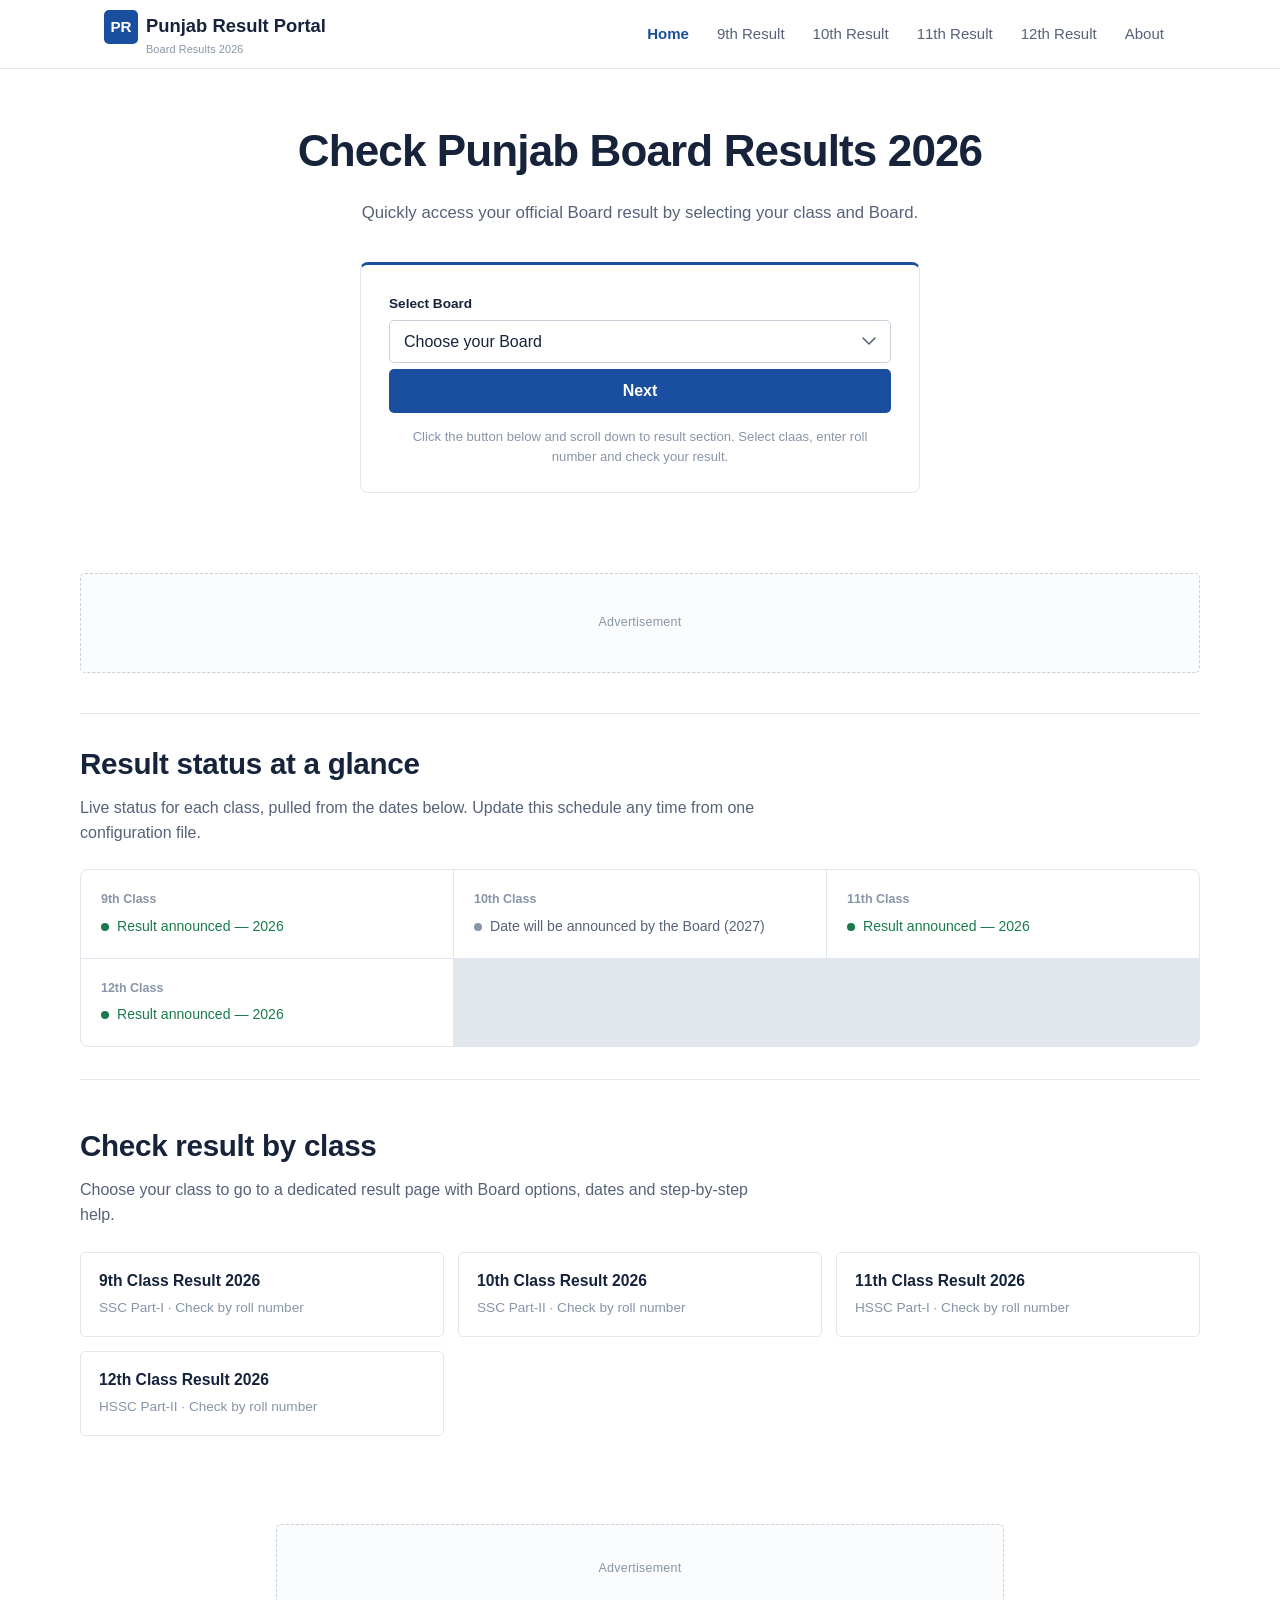
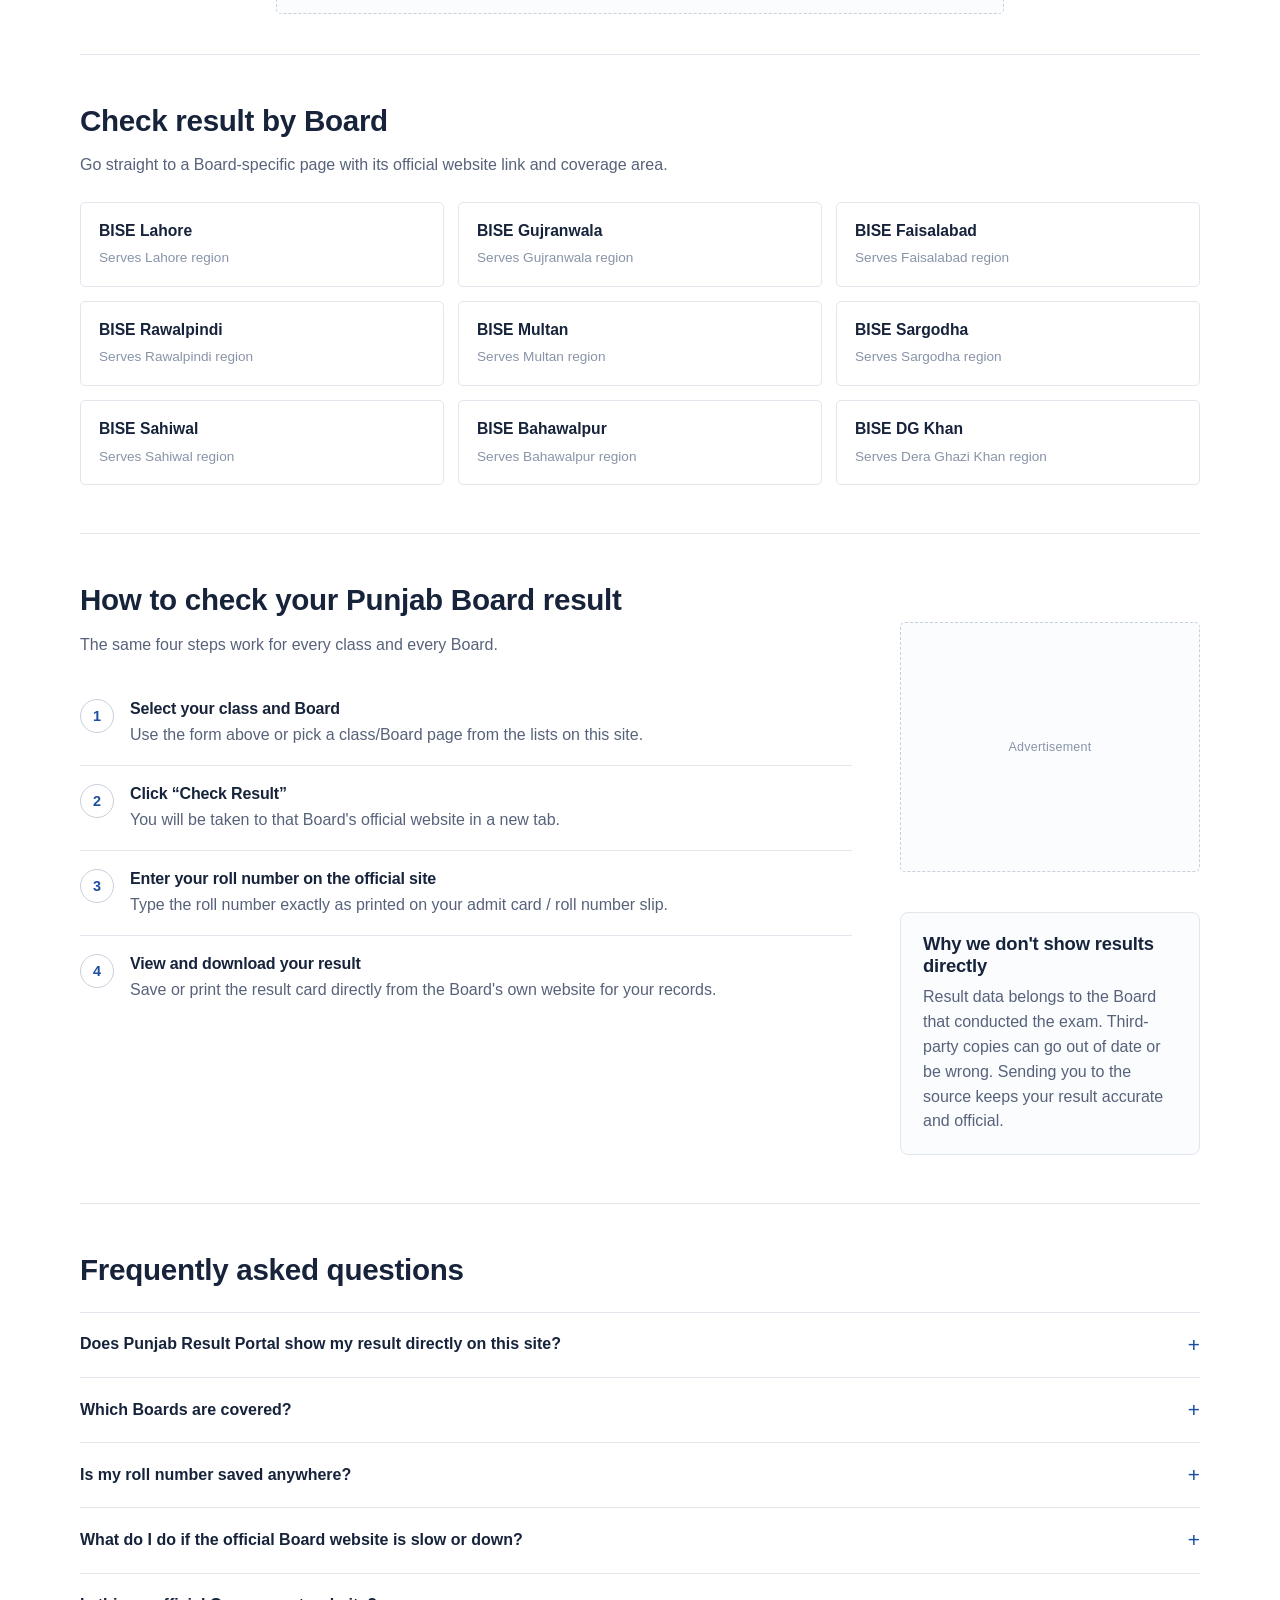
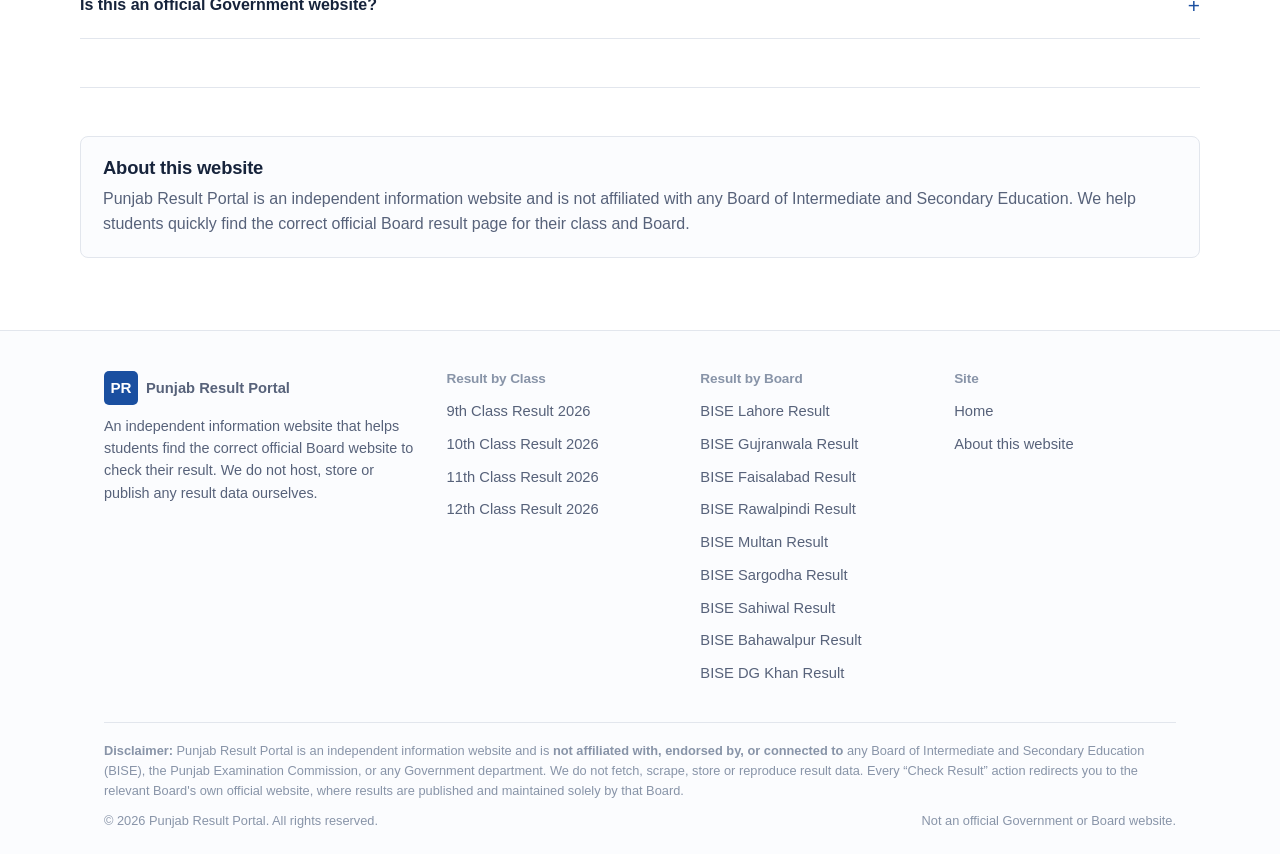
==== index.html @ 5932648d "c" ====
<!DOCTYPE html>
<html lang="en">
<head>
  <meta charset="UTF-8">
  <meta name="viewport" content="width=device-width, initial-scale=1.0">
  <title>9th Class Result 2026 | Bise Gujranwala | All Boards</title>
  <meta name="description" content="Check Punjab Board results 2026 for 9th, 10th, 11th and 12th class. Select your class and Board and get redirected to the correct official BISE result website.">
  <link rel="canonical" href="https://www.punjabresultportal.example/index.html">
  <meta name="robots" content="index, follow">
  <meta property="og:type" content="website">
  <meta property="og:title" content="Punjab Board Result 2026 – Check 9th, 10th, 11th & 12th Result">
  <meta property="og:description" content="Check Punjab Board results 2026 for 9th, 10th, 11th and 12th class. Select your class and Board and get redirected to the correct official BISE result website.">
  <meta property="og:url" content="https://www.punjabresultportal.example/index.html">
  <meta property="og:site_name" content="Punjab Result Portal">
  <meta name="twitter:card" content="summary">
  <meta name="twitter:title" content="Punjab Board Result 2026 – Check 9th, 10th, 11th & 12th Result">
  <meta name="twitter:description" content="Check Punjab Board results 2026 for 9th, 10th, 11th and 12th class. Select your class and Board and get redirected to the correct official BISE result website.">
  <link rel="icon" href="data:image/svg+xml,<svg xmlns=%22http://www.w3.org/2000/svg%22 viewBox=%220 0 32 32%22><rect width=%2232%22 height=%2232%22 rx=%226%22 fill=%22%231a4fa0%22/><text x=%2216%22 y=%2222%22 font-family=%22Arial%22 font-size=%2215%22 font-weight=%22700%22 fill=%22white%22 text-anchor=%22middle%22>PR</text></svg>">
  <link rel="stylesheet" href="css/style.css">
  <script type="application/ld+json">{"@context": "https://schema.org", "@graph": [{"@type": "WebSite", "name": "Punjab Result Portal", "url": "https://www.punjabresultportal.example/", "description": "Independent information portal that redirects students to official Punjab Board result websites."}, {"@type": "Organization", "name": "Punjab Result Portal", "url": "https://www.punjabresultportal.example/"}]}</script>
</head>
<body>
  <a class="skip-link" href="#main">Skip to content</a>
  <header class="site-header">
    <div class="container site-header__bar">
      <a href="index.html" class="brand">
        <span class="brand__mark" aria-hidden="true">PR</span>
        <span>
          Punjab Result Portal
          <span class="brand__text-sub">Board Results 2026</span>
        </span>
      </a>
      <nav class="main-nav" aria-label="Primary">
        <a href="index.html" aria-current="page">Home</a>
        <a href="9th-class-result.html">9th Result</a>
        <a href="10th-class-result.html">10th Result</a>
        <a href="11th-class-result.html">11th Result</a>
        <a href="12th-class-result.html">12th Result</a>
        <a href="about.html">About</a>
      </nav>
      <button class="nav-toggle" type="button" aria-label="Open menu" aria-expanded="false">
        <svg width="20" height="20" viewBox="0 0 20 20" fill="none" aria-hidden="true">
          <path d="M2.5 5h15M2.5 10h15M2.5 15h15" stroke="#16233b" stroke-width="1.6" stroke-linecap="round"/>
        </svg>
      </button>
    </div>
  </header>

  <main id="main">
    <section class="hero container">
      <h1>Check Punjab Board Results 2026</h1>
      <p class="lead">Quickly access your official Board result by selecting your class and Board.</p>
      
      <form class="search-card" data-result-form novalidate aria-label="Check result">
        
        
        
        <div class="field">
          <label for="board">Select Board</label>
          <select id="board" name="board" required>
            <option value="">Choose your Board</option>
            <option value="lahore">BISE Lahore</option>
            <option value="gujranwala">BISE Gujranwala</option>
            <option value="faisalabad">BISE Faisalabad</option>
            <option value="rawalpindi">BISE Rawalpindi</option>
            <option value="multan">BISE Multan</option>
            <option value="sargodha">BISE Sargodha</option>
            <option value="sahiwal">BISE Sahiwal</option>
            <option value="bahawalpur">BISE Bahawalpur</option>
            <option value="dgkhan">BISE DG Khan</option>
          </select>
          <p class="field-error" role="alert"></p>
        </div>
        
        <button type="submit" class="btn btn-primary">Next</button>
        <p class="search-card__notice">Click the button below and scroll down to result section. Select claas, enter roll number and check your result.</p>
      </form>
    </section>

    <div class="ad-slot ad-slot--banner"><span>Advertisement</span></div>

    <section class="section section--tight container" aria-labelledby="status-heading">
      <div class="section__head">
        <h2 id="status-heading">Result status at a glance</h2>
        <p>Live status for each class, pulled from the dates below. Update this schedule any time from one configuration file.</p>
      </div>
      <div class="info-grid">
        <div class="info-grid__item">
          <div class="label">9th Class</div>
          <p class="status-strip" data-status-for="9th" style="justify-content:flex-start;margin:6px 0 0;"><span class="status-dot"></span>Checking status&hellip;</p>
        </div>
        <div class="info-grid__item">
          <div class="label">10th Class</div>
          <p class="status-strip" data-status-for="10th" style="justify-content:flex-start;margin:6px 0 0;"><span class="status-dot"></span>Checking status&hellip;</p>
        </div>
        <div class="info-grid__item">
          <div class="label">11th Class</div>
          <p class="status-strip" data-status-for="11th" style="justify-content:flex-start;margin:6px 0 0;"><span class="status-dot"></span>Checking status&hellip;</p>
        </div>
        <div class="info-grid__item">
          <div class="label">12th Class</div>
          <p class="status-strip" data-status-for="12th" style="justify-content:flex-start;margin:6px 0 0;"><span class="status-dot"></span>Checking status&hellip;</p>
        </div>
      </div>
    </section>

    <section class="section container" aria-labelledby="by-class-heading">
      <div class="section__head">
        <h2 id="by-class-heading">Check result by class</h2>
        <p>Choose your class to go to a dedicated result page with Board options, dates and step-by-step help.</p>
      </div>
      <div class="link-grid">
        <a class="link-card" href="9th-class-result.html">
          <strong>9th Class Result 2026</strong>
          <span>SSC Part-I &middot; Check by roll number</span>
        </a>
        <a class="link-card" href="10th-class-result.html">
          <strong>10th Class Result 2026</strong>
          <span>SSC Part-II &middot; Check by roll number</span>
        </a>
        <a class="link-card" href="11th-class-result.html">
          <strong>11th Class Result 2026</strong>
          <span>HSSC Part-I &middot; Check by roll number</span>
        </a>
        <a class="link-card" href="12th-class-result.html">
          <strong>12th Class Result 2026</strong>
          <span>HSSC Part-II &middot; Check by roll number</span>
        </a>
      </div>
    </section>

    <div class="ad-slot ad-slot--inline"><span>Advertisement</span></div>

    <section class="section container" aria-labelledby="by-board-heading">
      <div class="section__head">
        <h2 id="by-board-heading">Check result by Board</h2>
        <p>Go straight to a Board-specific page with its official website link and coverage area.</p>
      </div>
      <div class="link-grid">
        <a class="link-card" href="lahore-board-result.html">
          <strong>BISE Lahore</strong>
          <span>Serves Lahore region</span>
        </a>
        <a class="link-card" href="gujranwala-board-result.html">
          <strong>BISE Gujranwala</strong>
          <span>Serves Gujranwala region</span>
        </a>
        <a class="link-card" href="faisalabad-board-result.html">
          <strong>BISE Faisalabad</strong>
          <span>Serves Faisalabad region</span>
        </a>
        <a class="link-card" href="rawalpindi-board-result.html">
          <strong>BISE Rawalpindi</strong>
          <span>Serves Rawalpindi region</span>
        </a>
        <a class="link-card" href="multan-board-result.html">
          <strong>BISE Multan</strong>
          <span>Serves Multan region</span>
        </a>
        <a class="link-card" href="sargodha-board-result.html">
          <strong>BISE Sargodha</strong>
          <span>Serves Sargodha region</span>
        </a>
        <a class="link-card" href="sahiwal-board-result.html">
          <strong>BISE Sahiwal</strong>
          <span>Serves Sahiwal region</span>
        </a>
        <a class="link-card" href="bahawalpur-board-result.html">
          <strong>BISE Bahawalpur</strong>
          <span>Serves Bahawalpur region</span>
        </a>
        <a class="link-card" href="dg-khan-board-result.html">
          <strong>BISE DG Khan</strong>
          <span>Serves Dera Ghazi Khan region</span>
        </a>
      </div>
    </section>

    <section class="section container" aria-labelledby="how-heading">
      <div class="two-col">
        <div>
          <div class="section__head">
            <h2 id="how-heading">How to check your Punjab Board result</h2>
            <p>The same four steps work for every class and every Board.</p>
          </div>
          <ol class="steps">
            <li><div><h3>Select your class and Board</h3><p>Use the form above or pick a class/Board page from the lists on this site.</p></div></li>
            <li><div><h3>Click &ldquo;Check Result&rdquo;</h3><p>You will be taken to that Board's official website in a new tab.</p></div></li>
            <li><div><h3>Enter your roll number on the official site</h3><p>Type the roll number exactly as printed on your admit card / roll number slip.</p></div></li>
            <li><div><h3>View and download your result</h3><p>Save or print the result card directly from the Board's own website for your records.</p></div></li>
          </ol>
        </div>
        <aside>
          <div class="ad-slot ad-slot--sidebar"><span>Advertisement</span></div>
          <div class="notice-box">
            <h3>Why we don't show results directly</h3>
            <p>Result data belongs to the Board that conducted the exam. Third-party copies can go out of date or be wrong. Sending you to the source keeps your result accurate and official.</p>
          </div>
        </aside>
      </div>
    </section>

    <section class="section container" aria-labelledby="faq-heading">
      <div class="section__head">
        <h2 id="faq-heading">Frequently asked questions</h2>
      </div>
      <div class="faq">
      <details>
        <summary>Does Punjab Result Portal show my result directly on this site?</summary>
        <p>No. This site never displays, stores or hosts result data. When you click &ldquo;Check Result&rdquo; you are redirected to the official website of the Board you selected, and your result is shown there.</p>
      </details>
      <details>
        <summary>Which Boards are covered?</summary>
        <p>All nine Punjab examination boards are covered: Lahore, Gujranwala, Faisalabad, Rawalpindi, Multan, Sargodha, Sahiwal, Bahawalpur and DG Khan.</p>
      </details>
      <details>
        <summary>Is my roll number saved anywhere?</summary>
        <p>No. We do not collect, transmit to our own servers, or store the roll number you type. It is only used locally in your browser to help you get to the right official page.</p>
      </details>
      <details>
        <summary>What do I do if the official Board website is slow or down?</summary>
        <p>Board websites can get busy right after a result is announced. Wait a few minutes and try again, or check the result through your school, as schools usually also receive result gazettes.</p>
      </details>
      <details>
        <summary>Is this an official Government website?</summary>
        <p>No. Punjab Result Portal is an independent, privately run information website and is not affiliated with any Board of Intermediate and Secondary Education or any Government department.</p>
      </details>
    </div>
    </section>

    <section class="section container">
      <div class="notice-box">
        <h3>About this website</h3>
        <p>Punjab Result Portal is an independent information website and is not affiliated with any Board of Intermediate and Secondary Education. We help students quickly find the correct official Board result page for their class and Board.</p>
      </div>
    </section>
  </main>

  <footer class="site-footer">
    <div class="container">
      <div class="footer-grid">
        <div class="footer-about">
          <a href="index.html" class="brand" style="margin-bottom:10px;">
            <span class="brand__mark" aria-hidden="true">PR</span>
            <span>Punjab Result Portal</span>
          </a>
          <p>An independent information website that helps students find the correct
            official Board website to check their result. We do not host, store or
            publish any result data ourselves.</p>
        </div>
        <div>
          <h4>Result by Class</h4>
          <ul>
            <li><a href="9th-class-result.html">9th Class Result 2026</a></li>
            <li><a href="10th-class-result.html">10th Class Result 2026</a></li>
            <li><a href="11th-class-result.html">11th Class Result 2026</a></li>
            <li><a href="12th-class-result.html">12th Class Result 2026</a></li>
          </ul>
        </div>
        <div>
          <h4>Result by Board</h4>
          <ul>
            <li><a href="lahore-board-result.html">BISE Lahore Result</a></li>
            <li><a href="gujranwala-board-result.html">BISE Gujranwala Result</a></li>
            <li><a href="faisalabad-board-result.html">BISE Faisalabad Result</a></li>
            <li><a href="rawalpindi-board-result.html">BISE Rawalpindi Result</a></li>
            <li><a href="multan-board-result.html">BISE Multan Result</a></li>
            <li><a href="sargodha-board-result.html">BISE Sargodha Result</a></li>
            <li><a href="sahiwal-board-result.html">BISE Sahiwal Result</a></li>
            <li><a href="bahawalpur-board-result.html">BISE Bahawalpur Result</a></li>
            <li><a href="dg-khan-board-result.html">BISE DG Khan Result</a></li>
          </ul>
        </div>
        <div>
          <h4>Site</h4>
          <ul>
            <li><a href="index.html">Home</a></li>
            <li><a href="about.html">About this website</a></li>
          </ul>
        </div>
      </div>
      <div class="footer-disclaimer">
        <p><strong>Disclaimer:</strong> Punjab Result Portal is an independent
          information website and is <strong>not affiliated with, endorsed by, or
          connected to</strong> any Board of Intermediate and Secondary Education
          (BISE), the Punjab Examination Commission, or any Government department.
          We do not fetch, scrape, store or reproduce result data. Every &ldquo;Check
          Result&rdquo; action redirects you to the relevant Board's own official
          website, where results are published and maintained solely by that Board.</p>
        <div class="footer-bottom">
          <span>&copy; 2026 Punjab Result Portal. All rights reserved.</span>
          <span>Not an official Government or Board website.</span>
        </div>
      </div>
    </div>
  </footer>
  <script src="js/config.js"></script>
  <script src="js/main.js"></script>
</body>
</html>
---- css/style.css ----
/* =========================================================
   Punjab Result Portal — Stylesheet
   Design: clean white surface, deep-blue accent, hairline
   borders, generous whitespace. System fonts for speed.
   ========================================================= */

:root {
  --bg: #ffffff;
  --surface: #fbfcfe;
  --ink: #16233b;
  --ink-soft: #57627a;
  --ink-faint: #8894a8;
  --blue: #1a4fa0;
  --blue-deep: #123568;
  --blue-pale: #eef3fb;
  --line: #e2e6ed;
  --line-strong: #c8d0dc;
  --green: #1b7a4d;
  --green-pale: #eaf6ef;
  --amber: #9a5b00;
  --amber-pale: #fbf1e2;
  --red: #b3261e;
  --red-pale: #fbeceb;

  --font: -apple-system, BlinkMacSystemFont, "Segoe UI", Roboto, "Helvetica Neue", Arial, sans-serif;

  --container: 1120px;
  --radius: 8px;
  --radius-sm: 5px;
}

* { box-sizing: border-box; }

html {
  scroll-behavior: smooth;
}

body {
  margin: 0;
  font-family: var(--font);
  color: var(--ink);
  background: var(--bg);
  line-height: 1.55;
  -webkit-font-smoothing: antialiased;
}

img { max-width: 100%; display: block; }

a { color: var(--blue); text-decoration: none; }
a:hover { text-decoration: underline; }

h1, h2, h3, h4 {
  font-family: var(--font);
  color: var(--ink);
  line-height: 1.2;
  margin: 0 0 0.5em;
  font-weight: 700;
  letter-spacing: -0.01em;
}

h1 { font-size: clamp(1.9rem, 1.5rem + 1.8vw, 2.75rem); letter-spacing: -0.02em; }
h2 { font-size: clamp(1.4rem, 1.2rem + 1vw, 1.85rem); }
h3 { font-size: 1.15rem; }

p { margin: 0 0 1em; color: var(--ink-soft); }

.container {
  max-width: var(--container);
  margin: 0 auto;
  padding: 0 24px;
}

/* Skip link for accessibility */
.skip-link {
  position: absolute;
  left: -9999px;
  top: 0;
  background: var(--blue);
  color: #fff;
  padding: 10px 16px;
  z-index: 100;
  border-radius: 0 0 6px 0;
}
.skip-link:focus { left: 0; }

:focus-visible {
  outline: 2px solid var(--blue);
  outline-offset: 2px;
}

/* ---------- Header ---------- */
.site-header {
  border-bottom: 1px solid var(--line);
  background: var(--bg);
  position: sticky;
  top: 0;
  z-index: 40;
}

.site-header__bar {
  display: flex;
  align-items: center;
  justify-content: space-between;
  height: 68px;
  gap: 16px;
}

.brand {
  display: flex;
  align-items: baseline;
  gap: 8px;
  color: var(--ink);
  font-weight: 700;
  font-size: 1.15rem;
}
.brand:hover { text-decoration: none; }
.brand__mark {
  display: inline-flex;
  align-items: center;
  justify-content: center;
  width: 34px;
  height: 34px;
  border-radius: var(--radius-sm);
  background: var(--blue);
  color: #fff;
  font-weight: 700;
  font-size: 0.95rem;
  flex: none;
}
.brand__text-sub {
  display: block;
  font-size: 0.68rem;
  font-weight: 500;
  color: var(--ink-faint);
  letter-spacing: 0.01em;
}

.main-nav {
  display: flex;
  align-items: center;
  gap: 4px;
}
.main-nav a {
  color: var(--ink-soft);
  font-size: 0.94rem;
  font-weight: 500;
  padding: 8px 12px;
  border-radius: var(--radius-sm);
}
.main-nav a:hover { color: var(--blue); text-decoration: none; background: var(--blue-pale); }
.main-nav a[aria-current="page"] { color: var(--blue); font-weight: 700; }

.nav-toggle {
  display: none;
  border: 1px solid var(--line);
  background: var(--bg);
  border-radius: var(--radius-sm);
  padding: 8px 10px;
  cursor: pointer;
}
.nav-toggle svg { display: block; }

/* ---------- Hero ---------- */
.hero {
  padding: 56px 0 40px;
  text-align: center;
}
.hero__eyebrow {
  display: inline-block;
  font-size: 0.85rem;
  font-weight: 600;
  color: var(--blue);
  margin-bottom: 14px;
}
.hero h1 { max-width: 780px; margin-left: auto; margin-right: auto; }
.hero p.lead {
  max-width: 600px;
  margin: 14px auto 0;
  font-size: 1.05rem;
}

/* ---------- Search card ---------- */
.search-card {
  max-width: 560px;
  margin: 36px auto 0;
  background: var(--bg);
  border: 1px solid var(--line);
  border-top: 3px solid var(--blue);
  border-radius: var(--radius);
  padding: 28px 28px 24px;
  text-align: left;
}

.field { margin-bottom: 16px; }
.field:last-of-type { margin-bottom: 0; }

.field label {
  display: block;
  font-size: 0.85rem;
  font-weight: 600;
  color: var(--ink);
  margin-bottom: 6px;
}

.field select,
.field input {
  width: 100%;
  padding: 12px 14px;
  border: 1px solid var(--line-strong);
  border-radius: var(--radius-sm);
  font-size: 1rem;
  font-family: var(--font);
  color: var(--ink);
  background: var(--bg);
  appearance: none;
}

.field select {
  background-image: url("data:image/svg+xml;utf8,<svg xmlns='http://www.w3.org/2000/svg' width='14' height='9' viewBox='0 0 14 9'><path d='M1 1l6 6 6-6' fill='none' stroke='%2357627a' stroke-width='1.6' stroke-linecap='round' stroke-linejoin='round'/></svg>");
  background-repeat: no-repeat;
  background-position: right 14px center;
  padding-right: 36px;
}

.field select:focus,
.field input:focus {
  border-color: var(--blue);
}

.field input::placeholder { color: var(--ink-faint); }

.field-error {
  display: none;
  color: var(--red);
  font-size: 0.82rem;
  margin-top: 6px;
}
.field.has-error select,
.field.has-error input { border-color: var(--red); }
.field.has-error .field-error { display: block; }

.btn {
  display: inline-flex;
  align-items: center;
  justify-content: center;
  gap: 8px;
  border: none;
  border-radius: var(--radius-sm);
  font-family: var(--font);
  font-weight: 700;
  font-size: 1rem;
  cursor: pointer;
  padding: 13px 20px;
  transition: background-color 120ms ease;
}
.btn-primary {
  width: 100%;
  background: var(--blue);
  color: #fff;
  margin-top: 6px;
}
.btn-primary:hover { background: var(--blue-deep); text-decoration: none; }
.btn-secondary {
  background: var(--bg);
  color: var(--blue);
  border: 1px solid var(--line-strong);
}
.btn-secondary:hover { border-color: var(--blue); text-decoration: none; }

.search-card__notice {
  margin: 14px 0 0;
  font-size: 0.82rem;
  color: var(--ink-faint);
  text-align: center;
}

/* ---------- Status pill ---------- */
.status-strip {
  max-width: 560px;
  margin: 16px auto 0;
  display: flex;
  align-items: center;
  justify-content: center;
  gap: 8px;
  font-size: 0.88rem;
  color: var(--ink-soft);
}
.status-dot {
  width: 8px; height: 8px; border-radius: 50%;
  background: var(--ink-faint);
  flex: none;
}
.status-strip[data-status="announced"] .status-dot { background: var(--green); }
.status-strip[data-status="announced"] { color: var(--green); }
.status-strip[data-status="upcoming"] .status-dot { background: var(--amber); }
.status-strip[data-status="upcoming"] { color: var(--amber); }

/* ---------- Ad placeholders ---------- */
.ad-slot {
  border: 1px dashed var(--line-strong);
  border-radius: var(--radius-sm);
  background: var(--surface);
  color: var(--ink-faint);
  font-size: 0.78rem;
  text-align: center;
  padding: 18px;
  margin: 40px auto;
}
.ad-slot span {
  display: block;
  letter-spacing: 0.02em;
}
.ad-slot--banner { max-width: var(--container); height: 100px; display: flex; align-items: center; justify-content: center; }
.ad-slot--inline { max-width: 728px; height: 90px; display: flex; align-items: center; justify-content: center; }
.ad-slot--sidebar { height: 250px; display: flex; align-items: center; justify-content: center; }

/* ---------- Sections ---------- */
.section {
  padding: 48px 0;
  border-top: 1px solid var(--line);
}
.section--tight { padding: 32px 0; }
.section__head { max-width: 680px; margin: 0 0 24px; }
.section__head p { margin: 0; }

.two-col {
  display: grid;
  grid-template-columns: 1fr 300px;
  gap: 48px;
  align-items: start;
}

/* Steps */
.steps { list-style: none; margin: 0; padding: 0; counter-reset: step; }
.steps li {
  display: flex;
  gap: 16px;
  padding: 18px 0;
  border-bottom: 1px solid var(--line);
}
.steps li:last-child { border-bottom: none; }
.steps li::before {
  counter-increment: step;
  content: counter(step);
  flex: none;
  width: 32px;
  height: 32px;
  border-radius: 50%;
  border: 1px solid var(--line-strong);
  color: var(--blue);
  font-weight: 700;
  font-size: 0.9rem;
  display: flex;
  align-items: center;
  justify-content: center;
}
.steps h3 { margin-bottom: 4px; font-size: 1rem; }
.steps p { margin: 0; }

/* Info grid (result info / dates) */
.info-grid {
  display: grid;
  grid-template-columns: repeat(3, 1fr);
  gap: 1px;
  background: var(--line);
  border: 1px solid var(--line);
  border-radius: var(--radius);
  overflow: hidden;
}
.info-grid__item {
  background: var(--bg);
  padding: 20px;
}
.info-grid__item .label {
  font-size: 0.78rem;
  color: var(--ink-faint);
  font-weight: 600;
  margin-bottom: 6px;
}
.info-grid__item .value {
  font-size: 1.05rem;
  font-weight: 700;
  color: var(--ink);
}

/* Board / class link list */
.link-grid {
  display: grid;
  grid-template-columns: repeat(3, 1fr);
  gap: 14px;
}
.link-card {
  border: 1px solid var(--line);
  border-radius: var(--radius-sm);
  padding: 16px 18px;
  color: var(--ink);
  display: block;
}
.link-card:hover { border-color: var(--blue); text-decoration: none; }
.link-card strong { display: block; margin-bottom: 2px; font-size: 0.98rem; }
.link-card span { font-size: 0.85rem; color: var(--ink-faint); }

/* FAQ */
.faq { border-top: 1px solid var(--line); }
.faq details {
  border-bottom: 1px solid var(--line);
  padding: 16px 0;
}
.faq summary {
  cursor: pointer;
  font-weight: 600;
  font-size: 1rem;
  color: var(--ink);
  list-style: none;
  display: flex;
  justify-content: space-between;
  align-items: center;
  gap: 12px;
}
.faq summary::-webkit-details-marker { display: none; }
.faq summary::after {
  content: "+";
  color: var(--blue);
  font-size: 1.3rem;
  font-weight: 400;
  flex: none;
}
.faq details[open] summary::after { content: "\2212"; }
.faq details p { margin-top: 10px; }

/* Disclaimer / notice box */
.notice-box {
  border: 1px solid var(--line);
  background: var(--surface);
  border-radius: var(--radius);
  padding: 20px 22px;
}
.notice-box h3 { margin-bottom: 8px; }
.notice-box p:last-child { margin-bottom: 0; }

/* Official link callout */
.official-callout {
  display: flex;
  align-items: center;
  justify-content: space-between;
  gap: 16px;
  border: 1px solid var(--line);
  border-radius: var(--radius);
  padding: 20px 22px;
  background: var(--blue-pale);
  flex-wrap: wrap;
}
.official-callout div p { margin: 4px 0 0; color: var(--ink-soft); }
.official-callout h3 { margin: 0; }

/* ---------- Footer ---------- */
.site-footer {
  border-top: 1px solid var(--line);
  background: var(--surface);
  padding: 40px 0 24px;
  margin-top: 24px;
}
.footer-grid {
  display: grid;
  grid-template-columns: 1.4fr 1fr 1fr 1fr;
  gap: 32px;
  padding-bottom: 28px;
}
.footer-grid h4 {
  font-size: 0.85rem;
  color: var(--ink-faint);
  margin-bottom: 12px;
  font-weight: 700;
}
.footer-grid ul { list-style: none; margin: 0; padding: 0; }
.footer-grid li { margin-bottom: 8px; }
.footer-grid a { color: var(--ink-soft); font-size: 0.92rem; }
.footer-grid a:hover { color: var(--blue); }
.footer-about p { font-size: 0.9rem; margin-bottom: 12px; }

.footer-disclaimer {
  border-top: 1px solid var(--line);
  padding-top: 18px;
  font-size: 0.8rem;
  color: var(--ink-faint);
}
.footer-disclaimer p { color: var(--ink-faint); font-size: 0.8rem; margin-bottom: 8px; }
.footer-bottom {
  display: flex;
  justify-content: space-between;
  gap: 12px;
  flex-wrap: wrap;
  margin-top: 10px;
  font-size: 0.8rem;
  color: var(--ink-faint);
}

/* ---------- Utility ---------- */
.eyebrow-note {
  font-size: 0.82rem;
  color: var(--ink-faint);
}
.center { text-align: center; }
.mt-0 { margin-top: 0; }

/* ---------- Responsive ---------- */
@media (max-width: 880px) {
  .two-col { grid-template-columns: 1fr; }
  .info-grid { grid-template-columns: 1fr 1fr; }
  .link-grid { grid-template-columns: 1fr 1fr; }
  .footer-grid { grid-template-columns: 1fr 1fr; }
}

@media (max-width: 720px) {
  .main-nav { display: none; }
  .nav-toggle { display: inline-flex; }
  .site-header.is-open .main-nav {
    display: flex;
    flex-direction: column;
    position: absolute;
    top: 68px;
    left: 0;
    right: 0;
    background: var(--bg);
    border-bottom: 1px solid var(--line);
    padding: 8px 24px 16px;
    gap: 2px;
  }
  .hero { padding: 40px 0 32px; }
  .search-card { padding: 22px 18px; }
  .info-grid { grid-template-columns: 1fr; }
  .link-grid { grid-template-columns: 1fr; }
  .footer-grid { grid-template-columns: 1fr 1fr; gap: 24px; }
  .official-callout { flex-direction: column; align-items: flex-start; }
}

@media (max-width: 480px) {
  .footer-grid { grid-template-columns: 1fr; }
}

@media (prefers-reduced-motion: reduce) {
  html { scroll-behavior: auto; }
  * { transition: none !important; }
}
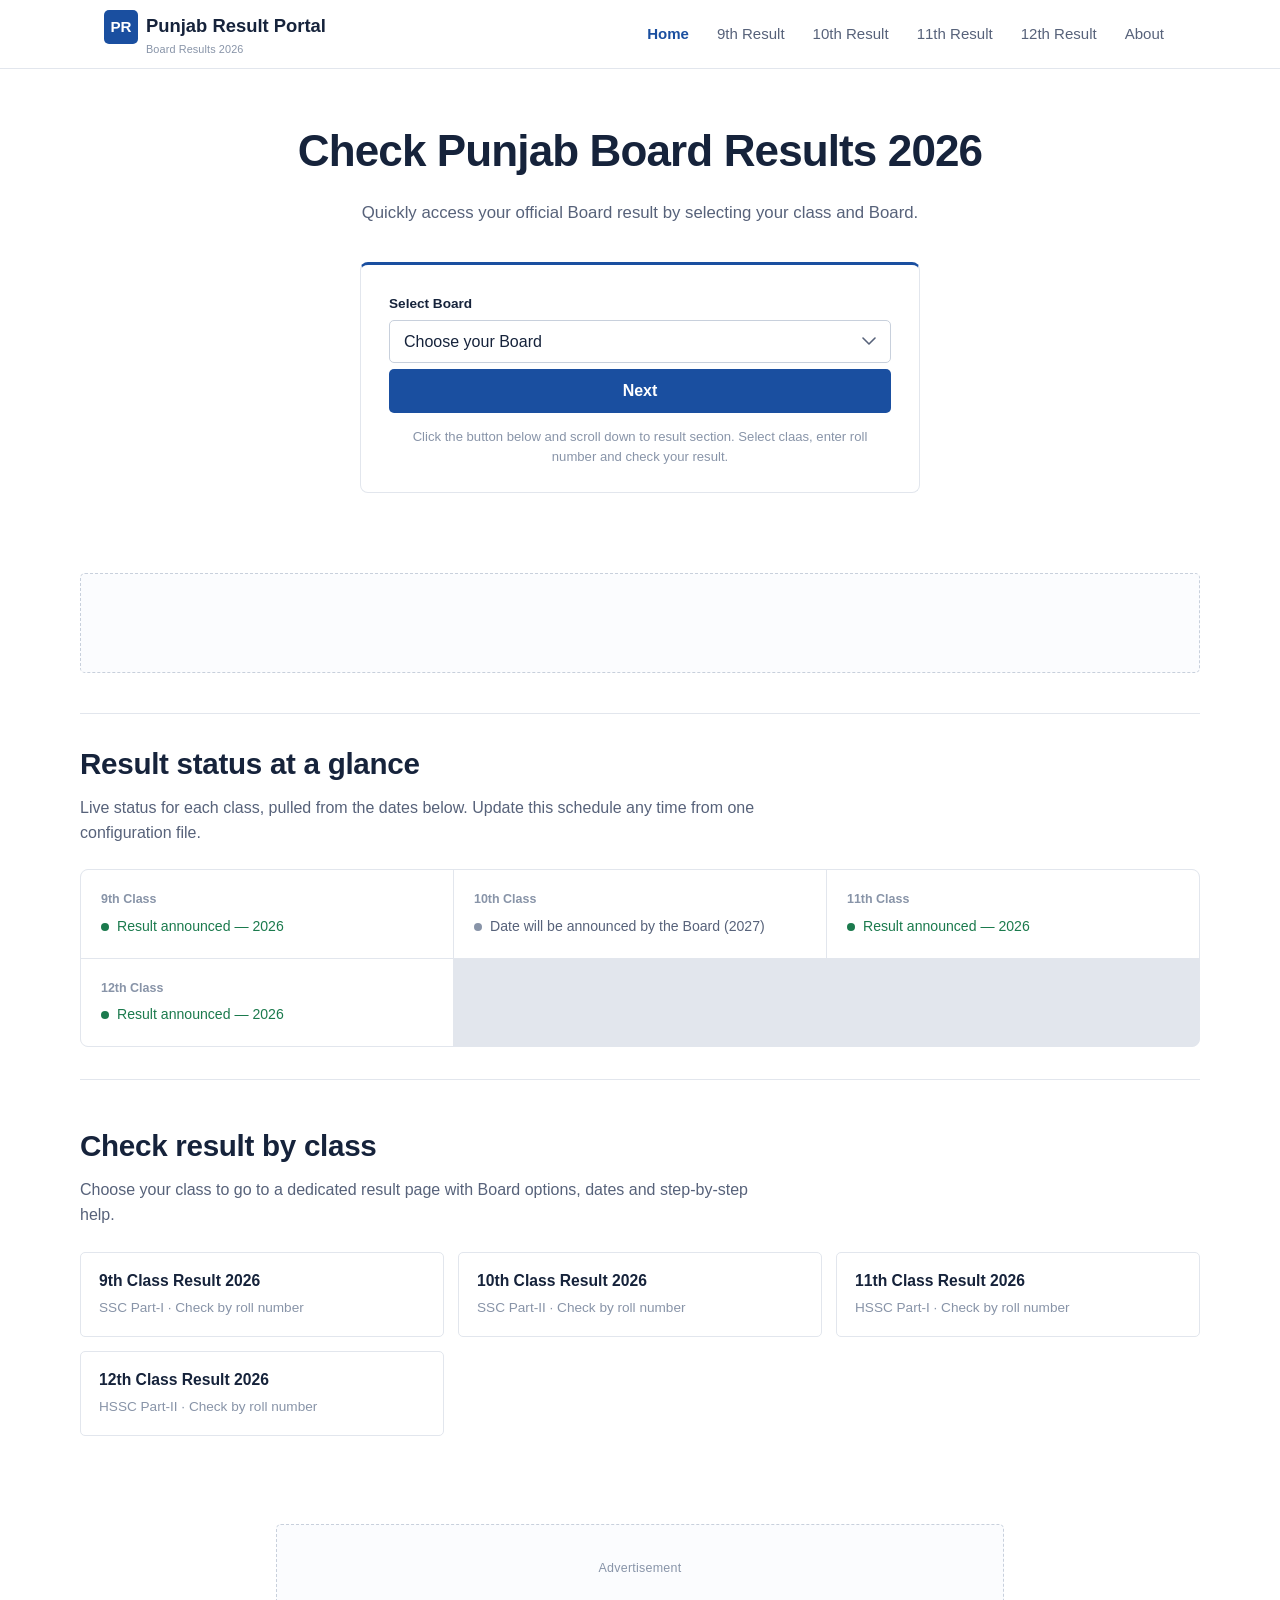
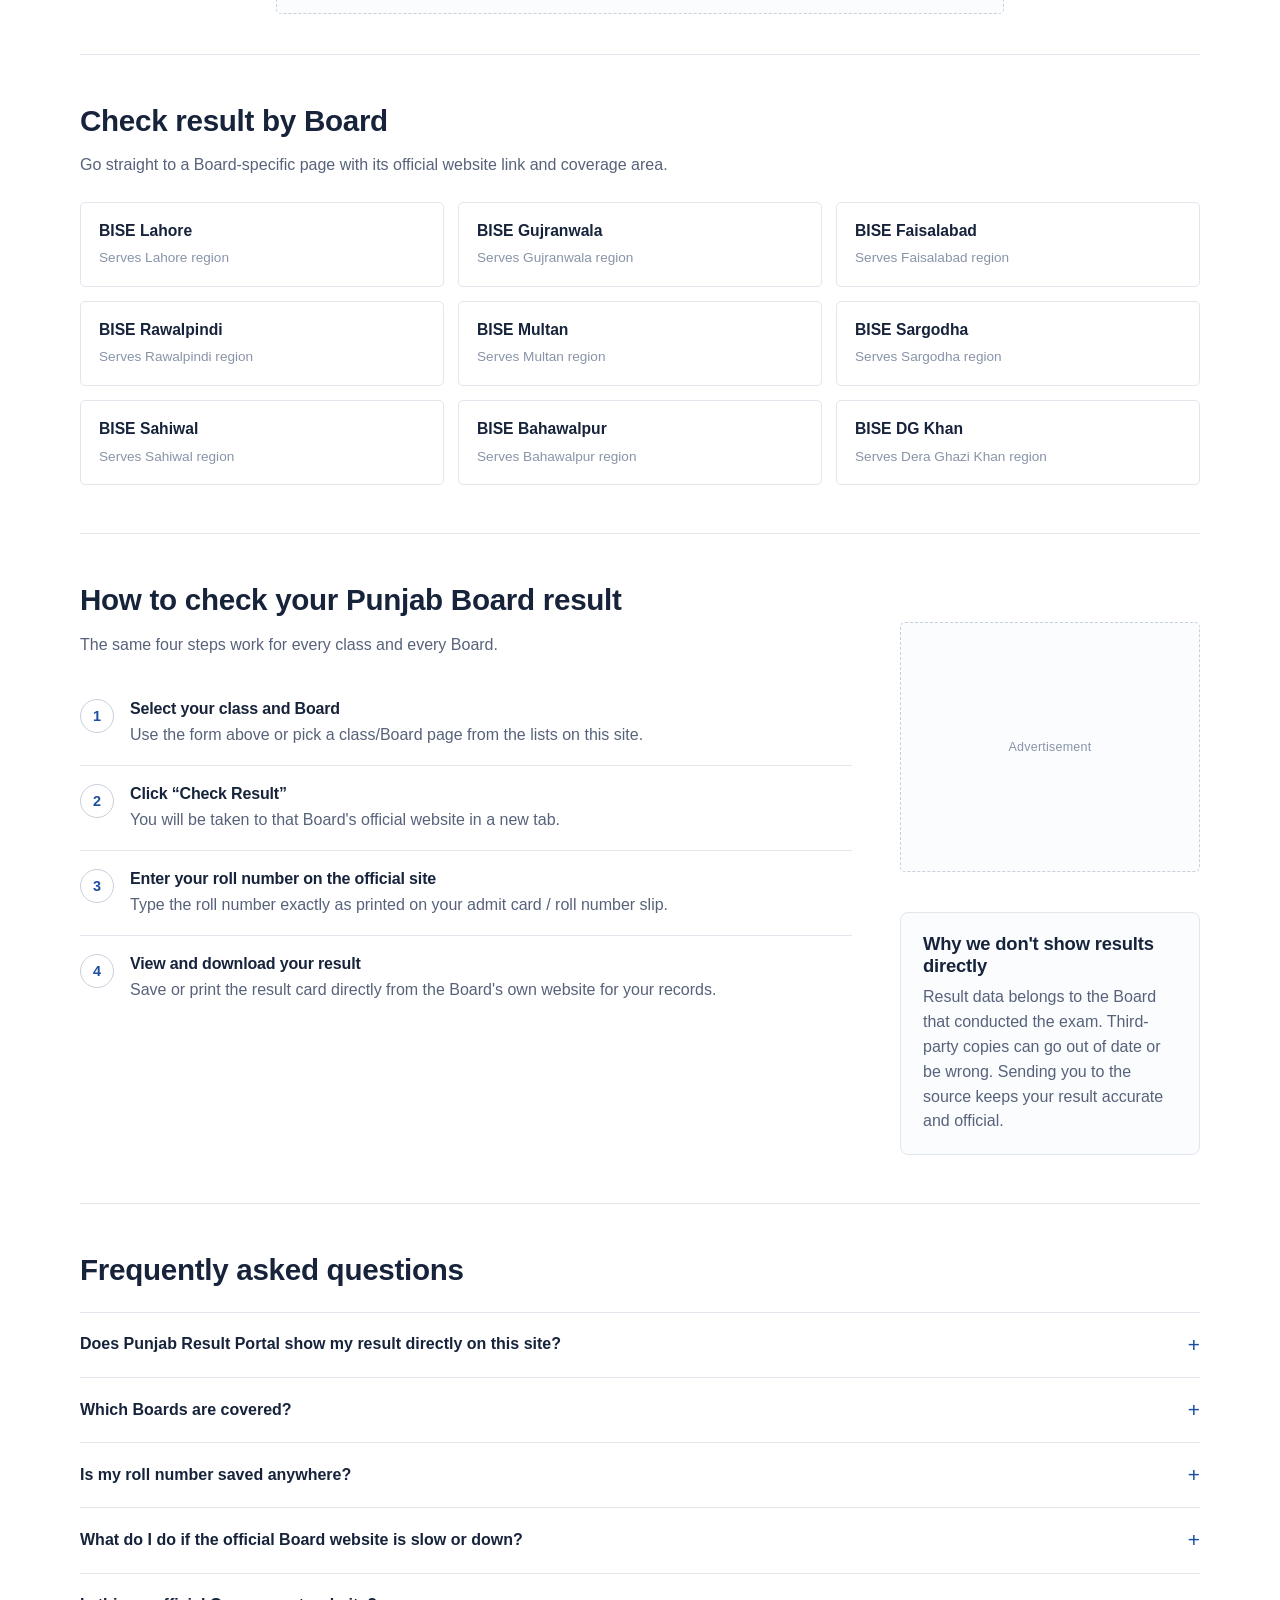
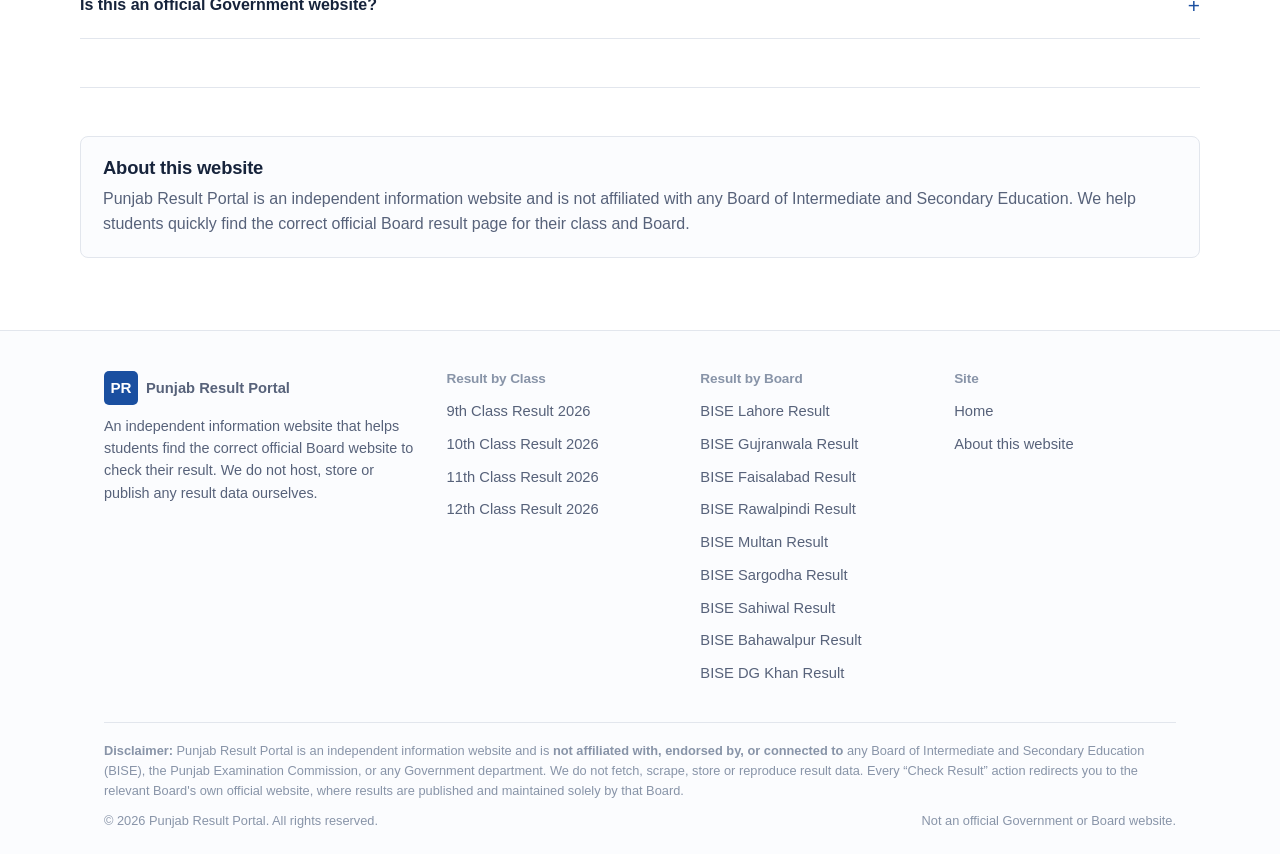
==== commit 50e74806: "Add advertisement script to index.html" ====
--- a/index.html
+++ b/index.html
@@ -77,7 +77,9 @@
       </form>
     </section>
 
-    <div class="ad-slot ad-slot--banner"><span>Advertisement</span></div>
+    <div class="ad-slot ad-slot--banner"><script async="async" data-cfasync="false" src="https://pl31136166.profitableratecpmnetwork.com/1013030b614808f39c886fa6e39109f1/invoke.js"></script>
+<div id="container-1013030b614808f39c886fa6e39109f1"></div>
+</div>
 
     <section class="section section--tight container" aria-labelledby="status-heading">
       <div class="section__head">
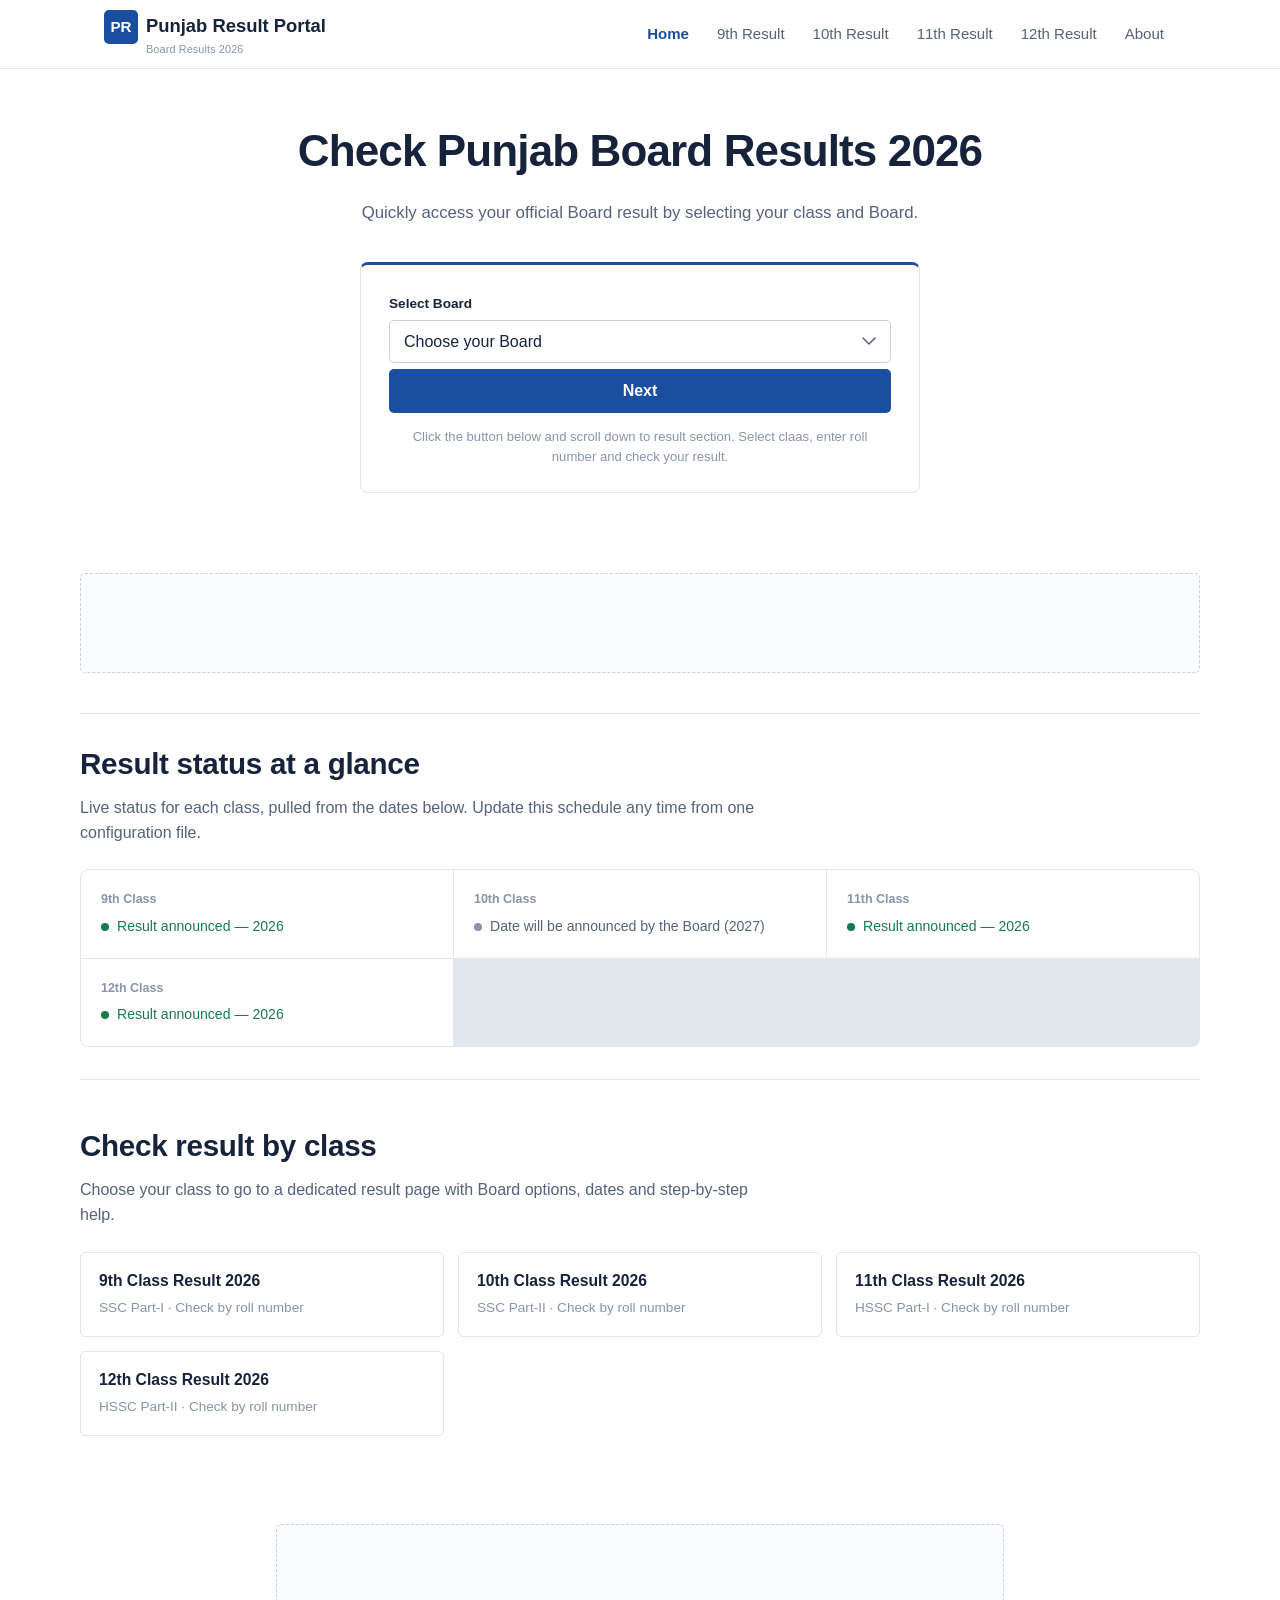
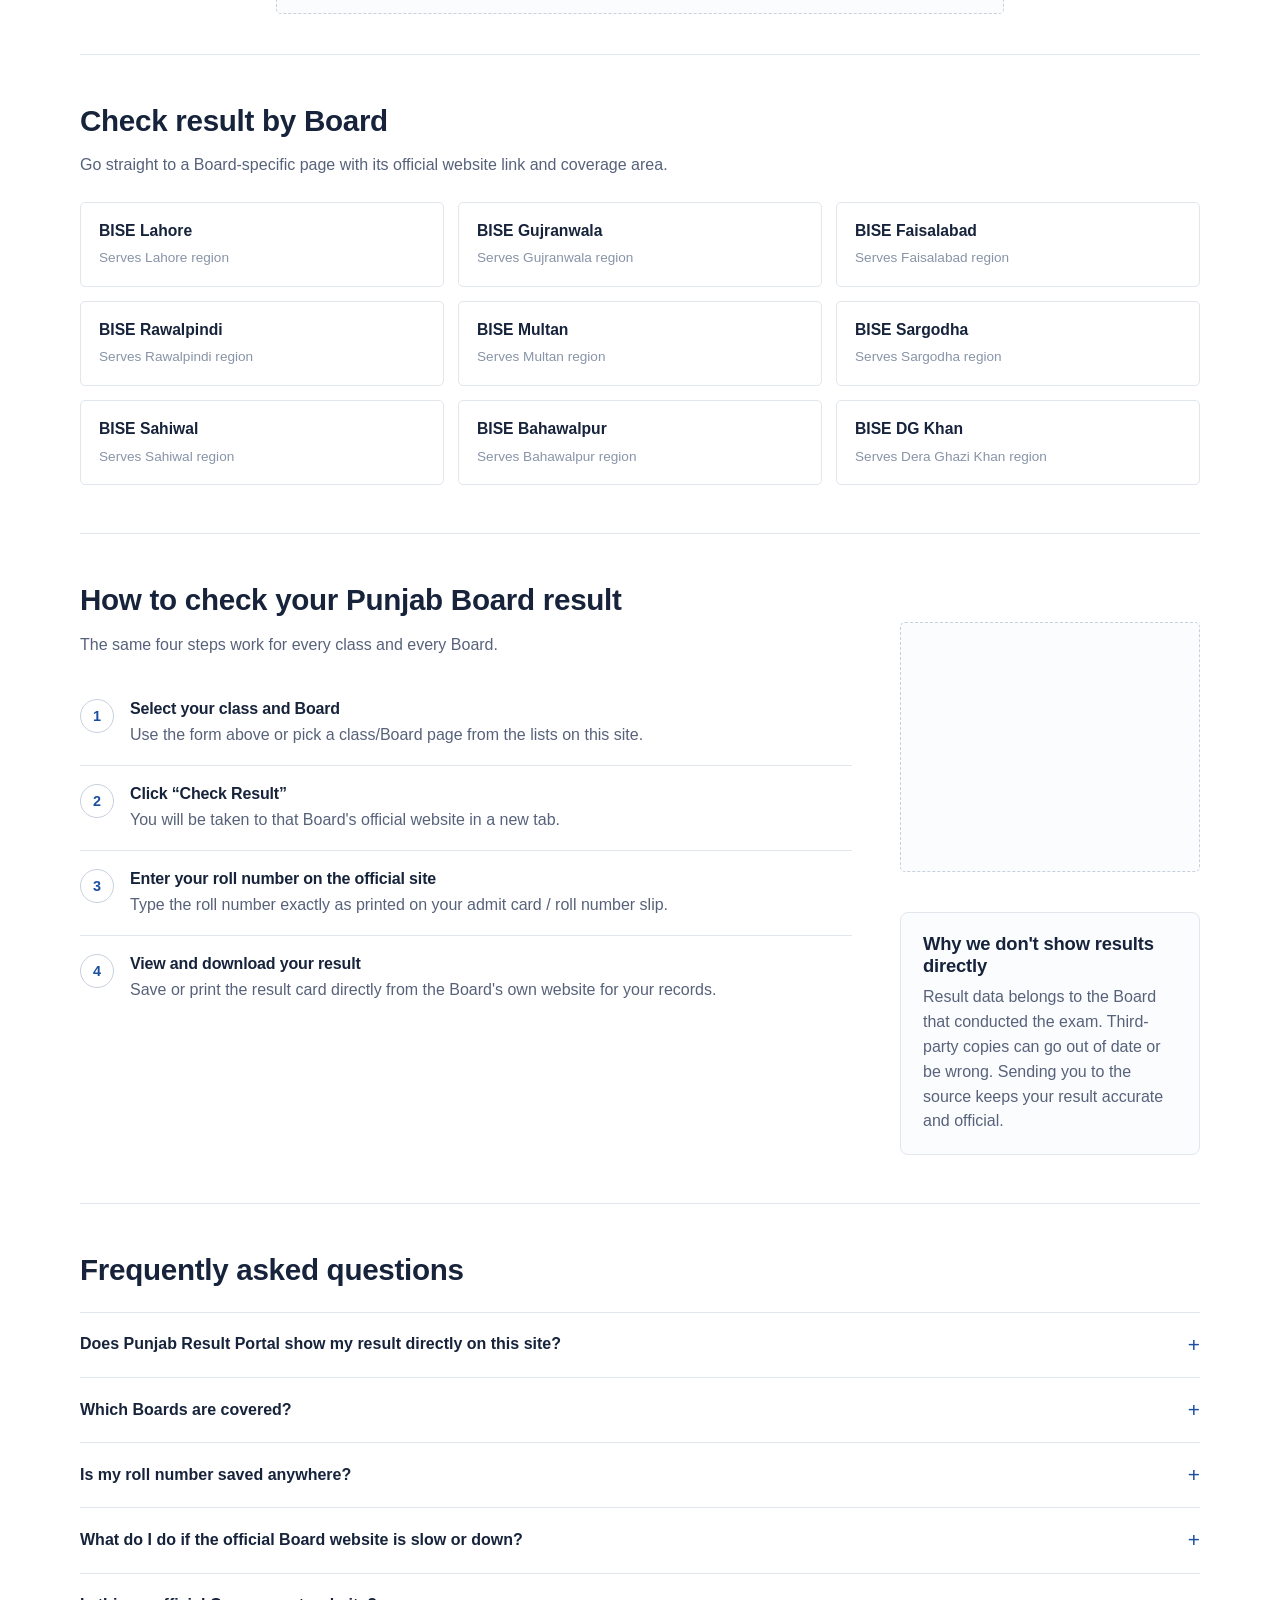
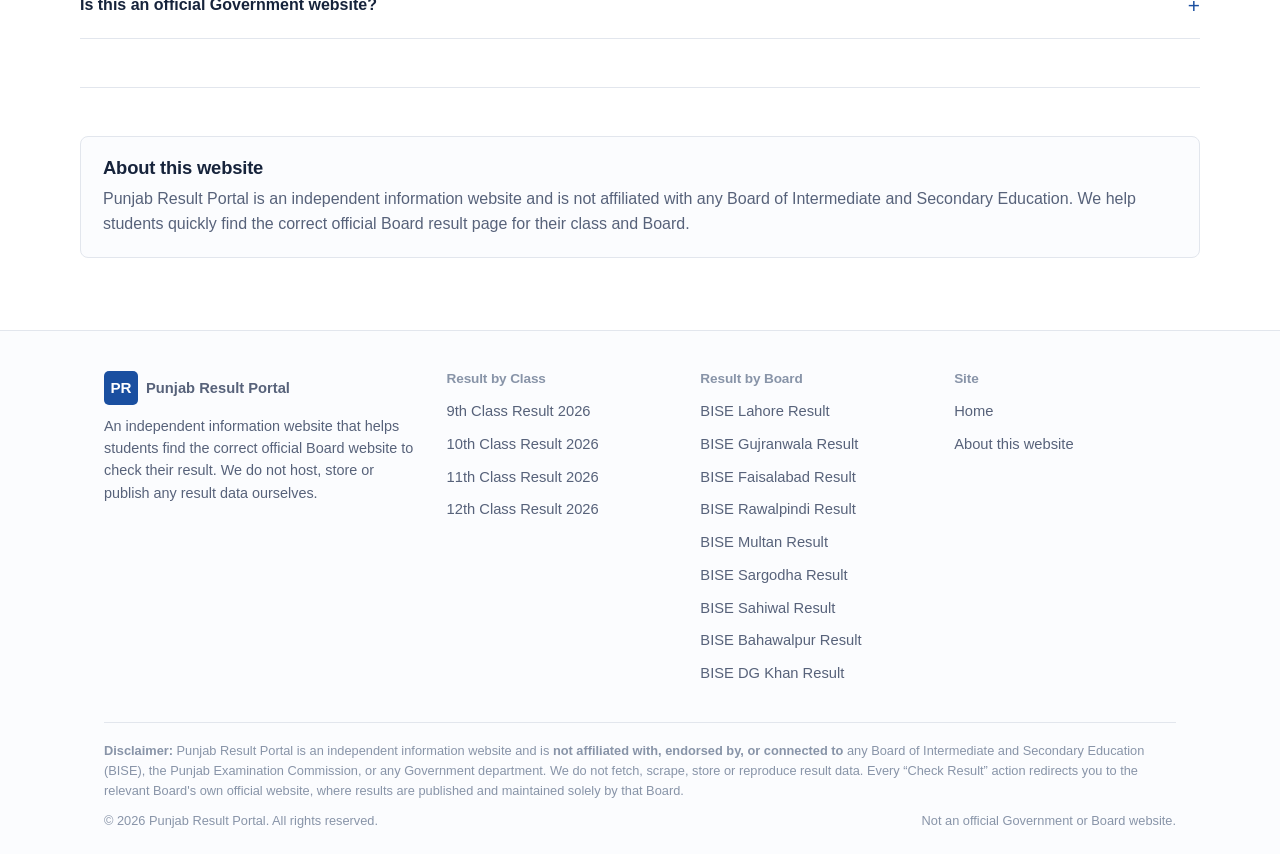
==== commit bc1e4639: "Add advertisement slots with scripts to index.html" ====
--- a/index.html
+++ b/index.html
@@ -131,7 +131,17 @@
       </div>
     </section>
 
-    <div class="ad-slot ad-slot--inline"><span>Advertisement</span></div>
+    <div class="ad-slot ad-slot--inline"><script>
+  atOptions = {
+    'key' : '5dafb6cfe727cf14d8fda87aec66be15',
+    'format' : 'iframe',
+    'height' : 60,
+    'width' : 468,
+    'params' : {}
+  };
+</script>
+<script src="https://www.highrevenueformat.com/5dafb6cfe727cf14d8fda87aec66be15/invoke.js"></script>
+</div>
 
     <section class="section container" aria-labelledby="by-board-heading">
       <div class="section__head">
@@ -193,7 +203,17 @@
           </ol>
         </div>
         <aside>
-          <div class="ad-slot ad-slot--sidebar"><span>Advertisement</span></div>
+          <div class="ad-slot ad-slot--sidebar"><script>
+  atOptions = {
+    'key' : '99c7d95e319304e9d99450cdd186732e',
+    'format' : 'iframe',
+    'height' : 250,
+    'width' : 300,
+    'params' : {}
+  };
+</script>
+<script src="https://www.highrevenueformat.com/99c7d95e319304e9d99450cdd186732e/invoke.js"></script>
+</div>
           <div class="notice-box">
             <h3>Why we don't show results directly</h3>
             <p>Result data belongs to the Board that conducted the exam. Third-party copies can go out of date or be wrong. Sending you to the source keeps your result accurate and official.</p>
